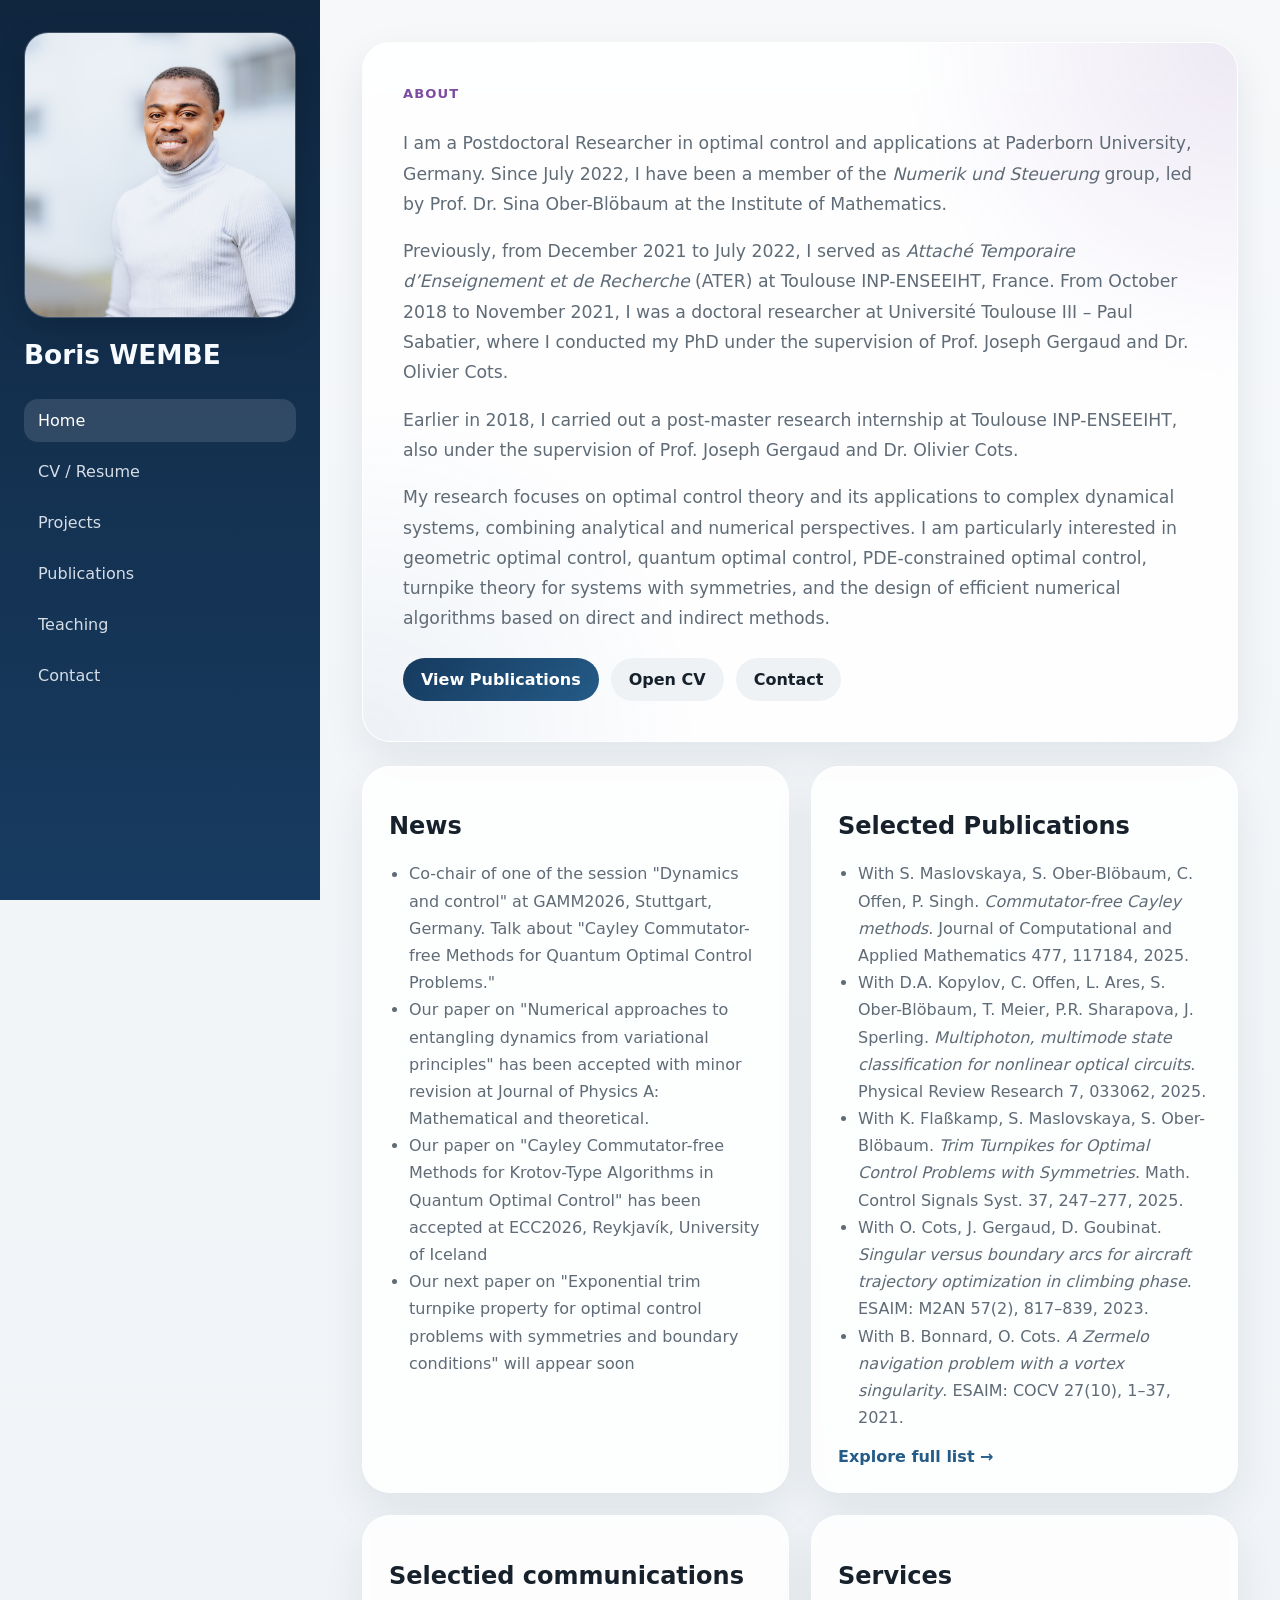
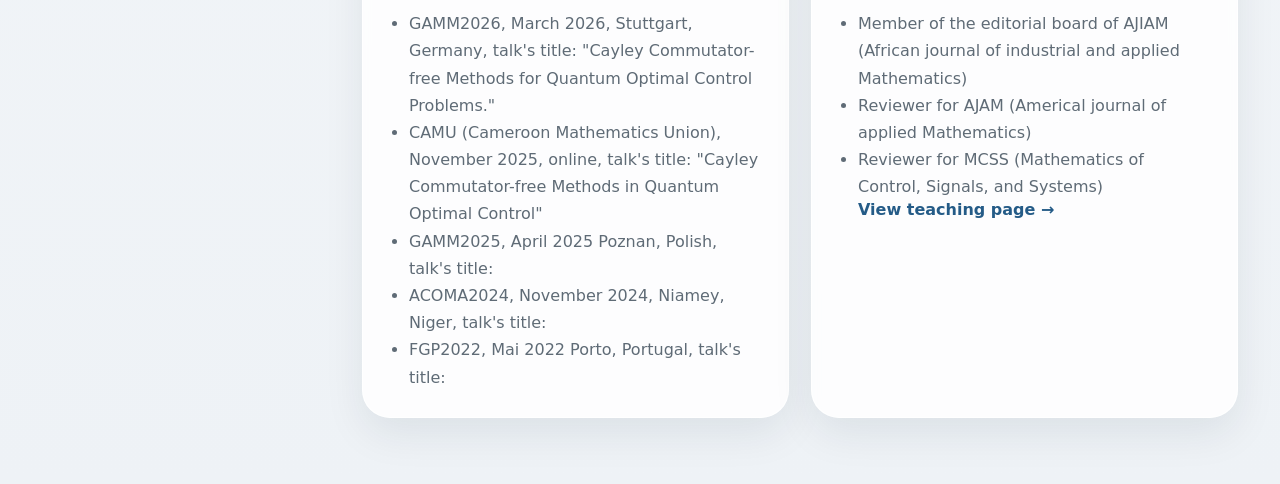
==== index.html @ 1b7c7817 "Update index.html" ====
<!DOCTYPE html>
<html lang="en">
<head>
  <meta charset="UTF-8" />
  <meta name="viewport" content="width=device-width, initial-scale=1.0" />
  <title>Boris WEMBE | Home</title>
  <link rel="stylesheet" href="styles.css" />
</head>
<body>
  <div class="layout">
    <aside class="sidebar">
      <div class="photo-box">
        <img src="assets/UPB_Arbeitsgruppen.jpg" alt="Boris WEMBE portrait placeholder" />
      </div>
      <div class="identity">
        <h1>Boris WEMBE</h1>
        <!--<p>Senior Researcher<br>Paderborn University</p>-->
      </div>
      <nav>
        <a class="active" href="index.html">Home</a>
        <!--<a href="about.html">About</a> -->
        <a href="cv.html">CV / Resume</a>
        <a href="projects.html">Projects</a>
        <a href="publications.html">Publications</a>
        <a href="teaching.html">Teaching</a>
        <a href="contact.html">Contact</a>
      </nav>
    </aside>

    <main class="content">
      <section class="hero-card">
        <span class="eyebrow">About</span>
        <p class="lead">I am a Postdoctoral Researcher in optimal control and applications at Paderborn University, Germany. 
          Since July 2022, I have been a member of the <em>Numerik und Steuerung</em> group, led by Prof. Dr. Sina Ober-Blöbaum 
          at the Institute of Mathematics.
        </p>
        <p class="lead">Previously, from December 2021 to July 2022, I served as <em>Attaché Temporaire d’Enseignement et de Recherche</em> 
          (ATER) at Toulouse INP-ENSEEIHT, France. From October 2018 to November 2021, I was a doctoral researcher 
          at Université Toulouse III – Paul Sabatier, where I conducted my PhD under the supervision of Prof. Joseph Gergaud and Dr. Olivier Cots.
        </p>
        <p class="lead">Earlier in 2018, I carried out a post-master research internship at Toulouse INP-ENSEEIHT, 
          also under the supervision of Prof. Joseph Gergaud and Dr. Olivier Cots.
        </p>
        <p class="lead">My research focuses on optimal control theory and its applications to complex dynamical systems, 
          combining analytical and numerical perspectives. I am particularly interested in geometric optimal control, 
          quantum optimal control, PDE-constrained optimal control, turnpike theory for systems with symmetries, 
          and the design of efficient numerical algorithms based on direct and indirect methods.
        </p>
        <div class="cta-row">
          <a class="btn primary" href="publications.html">View Publications</a>
          <a class="btn secondary" href="cv.html">Open CV</a>
          <a class="btn secondary" href="contact.html">Contact</a>
        </div>
    </section>
    <section class="grid two">
      <article class="card"><h2>News</h2><ul class="clean-list">
        <li>Co-chair of one of the session "Dynamics and control" at GAMM2026, Stuttgart, Germany. 
        Talk about "Cayley Commutator-free Methods for Quantum Optimal Control Problems."</li>
        <li>Our paper on "Numerical approaches to entangling dynamics from variational principles"
          has been accepted with minor revision at Journal of Physics A: Mathematical and theoretical.</li>
        <li>Our paper on "Cayley Commutator-free Methods for Krotov-Type Algorithms in Quantum Optimal Control"
          has been accepted at ECC2026, Reykjavík, University of Iceland</li>
        <li>Our next paper on "Exponential trim turnpike property for optimal control problems with symmetries 
          and boundary conditions" will appear soon</li>
        </ul>
      </article><article class="card"><h2>Selected Publications</h2><ul class="clean-list">
        <li>With S. Maslovskaya, S. Ober-Blöbaum, C. Offen, P. Singh. <em>Commutator-free Cayley methods</em>. Journal of Computational and Applied Mathematics 477, 117184, 2025.</li>
        <li>With D.A. Kopylov, C. Offen, L. Ares, S. Ober-Blöbaum, T. Meier, P.R. Sharapova, J. Sperling. <em>Multiphoton, multimode state classification for nonlinear optical circuits</em>. Physical Review Research 7, 033062, 2025.</li>
        <li>With K. Flaßkamp, S. Maslovskaya, S. Ober-Blöbaum. <em>Trim Turnpikes for Optimal Control Problems with Symmetries</em>. Math. Control Signals Syst. 37, 247–277, 2025.</li>
        <li>With O. Cots, J. Gergaud, D. Goubinat. <em>Singular versus boundary arcs for aircraft trajectory optimization in climbing phase</em>. ESAIM: M2AN 57(2), 817–839, 2023.</li>
        <li>With B. Bonnard, O. Cots. <em>A Zermelo navigation problem with a vortex singularity</em>. ESAIM: COCV 27(10), 1–37, 2021.</li>
        </ul>
        </p>
        <a class="text-link" href="publications.html">Explore full list →</a>
      </article>
      <article class="card"><h2>Selectied communications</h2><ul class="clean-list">
        <li>GAMM2026, March 2026, Stuttgart, Germany, talk's title: "Cayley Commutator-free Methods for Quantum Optimal Control Problems." </li>
        <li>CAMU (Cameroon Mathematics Union), November 2025, online, talk's title: "Cayley Commutator-free Methods in Quantum Optimal Control"</li>
        <li>GAMM2025, April 2025 Poznan, Polish, talk's title:</li>
        <li>ACOMA2024, November 2024, Niamey, Niger, talk's title:</li>
        <li>FGP2022, Mai 2022 Porto, Portugal, talk's title:</li></ul>
      </article>
      <article class="card"><h2>Services</h2><ul class="clean-list">
        <li>Member of the editorial board of AJIAM (African journal of industrial and applied Mathematics) </li>
        <li>Reviewer for AJAM (Americal journal of applied Mathematics)</li>
        <li>Reviewer for MCSS (Mathematics of Control, Signals, and Systems) </li>
        <a class="text-link" href="teaching.html">View teaching page →</a>
      </article>
    </section>
    </main>
  </div>
</body>
</html>
---- styles.css ----
:root {
  --bg: #f4f6f8;
  --panel: #ffffff;
  --panel-2: #eef2f5;
  --text: #17212b;
  --muted: #5f6b76;
  --line: #d7dfe6;
  --primary: #163a5f;
  --primary-2: #245b87;
  --accent: #7b4da3;
  --accent-soft: #efe7f7;
  --success-soft: #e7f1ed;
  --shadow: 0 16px 40px rgba(18, 32, 46, 0.08);
}

* { box-sizing: border-box; }
html, body { margin: 0; padding: 0; font-family: Inter, system-ui, -apple-system, BlinkMacSystemFont, "Segoe UI", sans-serif; color: var(--text); background: linear-gradient(180deg, #f6f8fa 0%, #eef2f6 100%); }
a { color: inherit; text-decoration: none; }

.layout {
  min-height: 100vh;
  display: grid;
  grid-template-columns: 320px 1fr;
}

.sidebar {
  background: linear-gradient(180deg, #10263f 0%, #173b60 100%);
  color: #f7fbff;
  padding: 32px 24px;
  position: sticky;
  top: 0;
  height: 100vh;
  display: flex;
  flex-direction: column;
  gap: 22px;
}

.photo-box {
  width: 100%;
  aspect-ratio: 1 / 1.05;
  border-radius: 24px;
  overflow: hidden;
  background: rgba(255,255,255,0.09);
  border: 1px solid rgba(255,255,255,0.12);
  box-shadow: 0 10px 30px rgba(0,0,0,0.18);
}

.photo-box img { width: 100%; height: 100%; object-fit: cover; display: block; }
.identity h1 { margin: 0 0 8px; font-size: 1.65rem; line-height: 1.1; }
.identity p { margin: 0; color: rgba(240,247,255,0.82); line-height: 1.5; }

nav { display: grid; gap: 8px; }
nav a {
  padding: 12px 14px;
  border-radius: 14px;
  color: rgba(244,249,255,0.86);
  transition: 0.2s ease;
}
nav a:hover, nav a.active {
  background: rgba(255,255,255,0.12);
  color: #fff;
}

.sidebar-footer {
  margin-top: auto;
  display: grid;
  gap: 10px;
}
.sidebar-footer a {
  padding: 11px 13px;
  border-radius: 12px;
  background: rgba(255,255,255,0.08);
  color: rgba(248,251,255,0.95);
  font-size: 0.95rem;
}

.content { padding: 42px; }
.page-header { margin-bottom: 24px; }
.eyebrow {
  display: inline-block;
  font-size: 0.82rem;
  letter-spacing: 0.08em;
  text-transform: uppercase;
  color: var(--accent);
  font-weight: 700;
  margin-bottom: 10px;
}
.page-header h2, .hero-card h2 { margin: 0; font-size: clamp(2rem, 3vw, 3.2rem); line-height: 1.12; }

.hero-card, .card {
  background: rgba(255,255,255,0.84);
  backdrop-filter: blur(4px);
  border: 1px solid rgba(255,255,255,0.85);
  border-radius: 28px;
  box-shadow: var(--shadow);
}
.hero-card {
  padding: 40px;
  margin-bottom: 24px;
  background:
    radial-gradient(circle at top right, rgba(123,77,163,0.12), transparent 30%),
    radial-gradient(circle at bottom left, rgba(36,91,135,0.08), transparent 30%),
    rgba(255,255,255,0.88);
}
.lead { font-size: 1.08rem; line-height: 1.75; color: var(--muted); max-width: 880px; }
.cta-row { display: flex; gap: 12px; flex-wrap: wrap; margin-top: 24px; }

.btn {
  display: inline-flex;
  align-items: center;
  justify-content: center;
  padding: 12px 18px;
  border-radius: 999px;
  font-weight: 600;
}
.btn.primary { background: linear-gradient(135deg, var(--primary), var(--primary-2)); color: #fff; }
.btn.secondary { background: var(--panel-2); color: var(--text); }

.grid { display: grid; gap: 22px; margin-bottom: 24px; }
.grid.two { grid-template-columns: repeat(2, minmax(0, 1fr)); }
.grid.three { grid-template-columns: repeat(3, minmax(0, 1fr)); }
.card { padding: 26px; }
.card h3 { margin-top: 0; margin-bottom: 12px; font-size: 1.2rem; }
.card p, .card li { color: var(--muted); line-height: 1.7; }
.accent-card { background: linear-gradient(180deg, #f8f4fc 0%, #ffffff 100%); }
.clean-list, .pub-list { margin: 0; padding-left: 20px; }
.text-link { color: var(--primary-2); font-weight: 600; }
.prose p { margin-top: 0; }
.pub-list li { margin-bottom: 14px; }

@media (max-width: 1040px) {
  .layout { grid-template-columns: 1fr; }
  .sidebar { position: relative; height: auto; }
  .content { padding: 24px; }
  .grid.two, .grid.three { grid-template-columns: 1fr; }
}
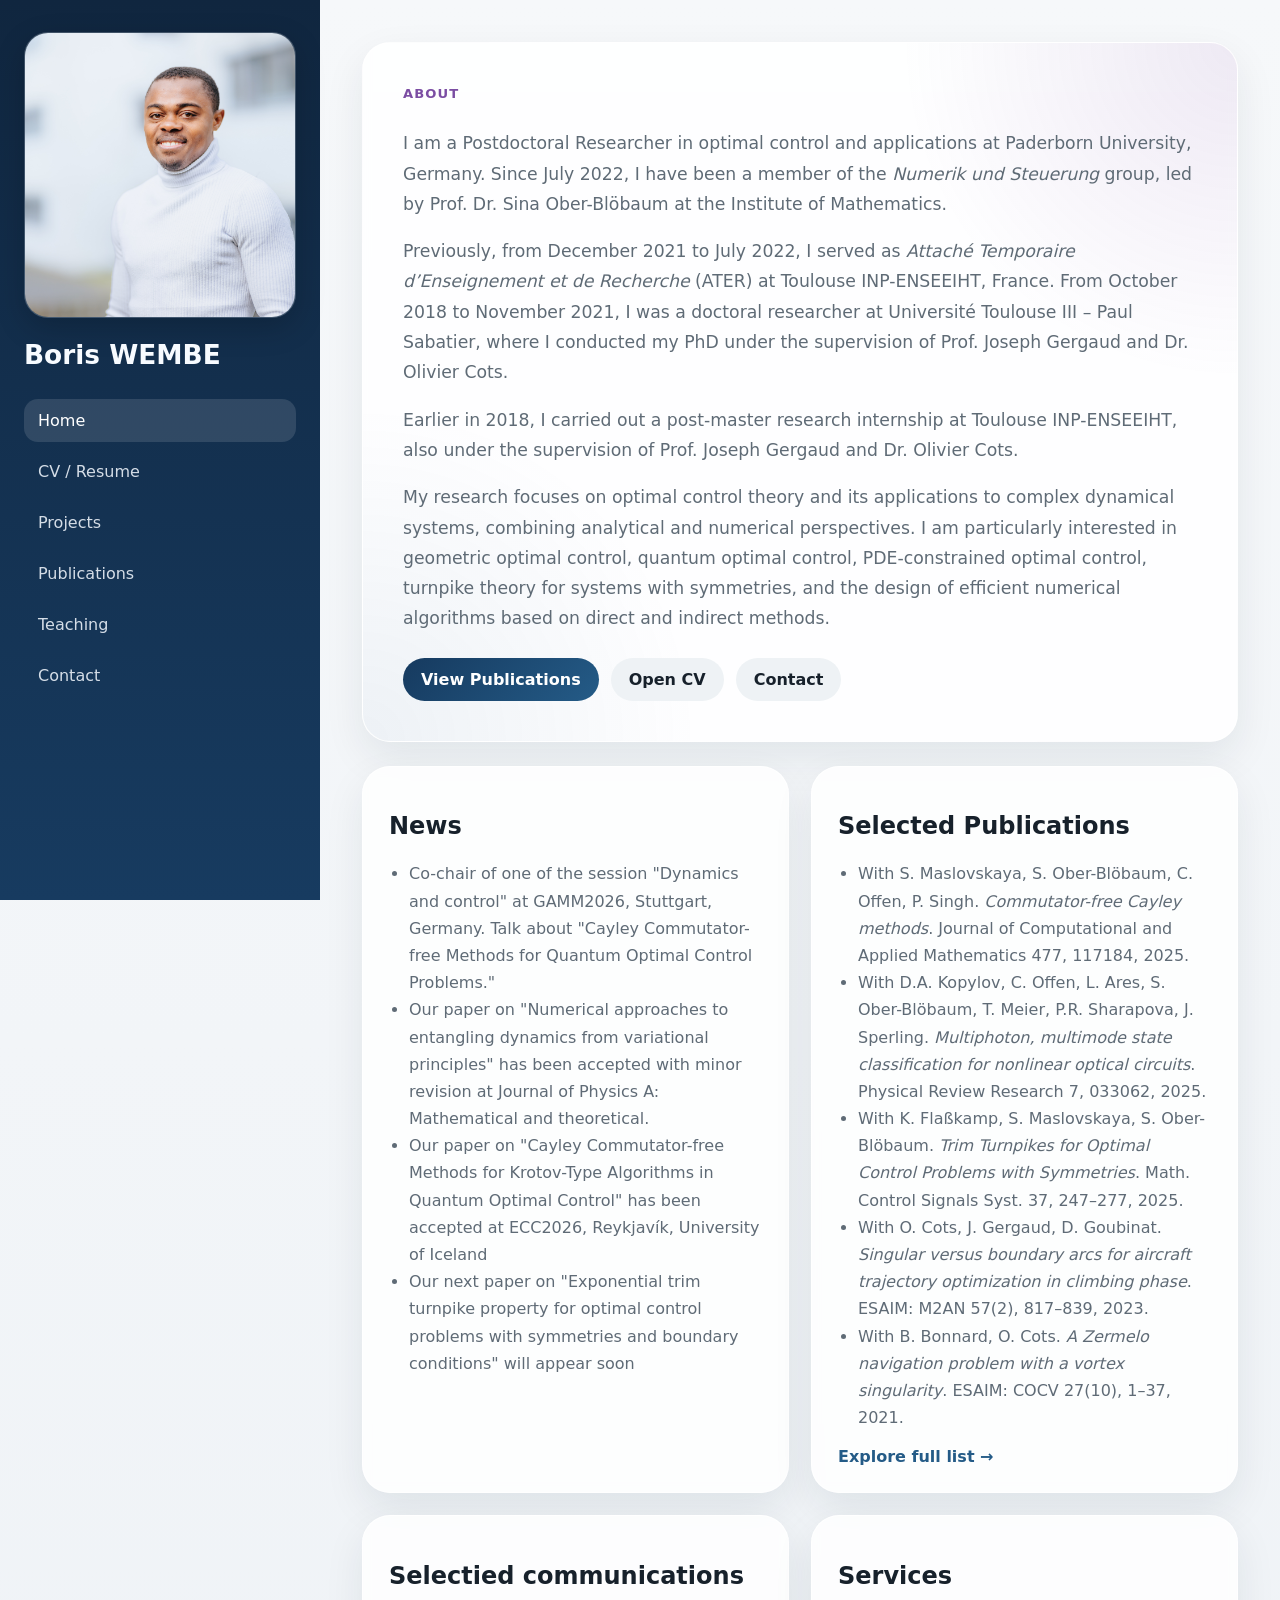
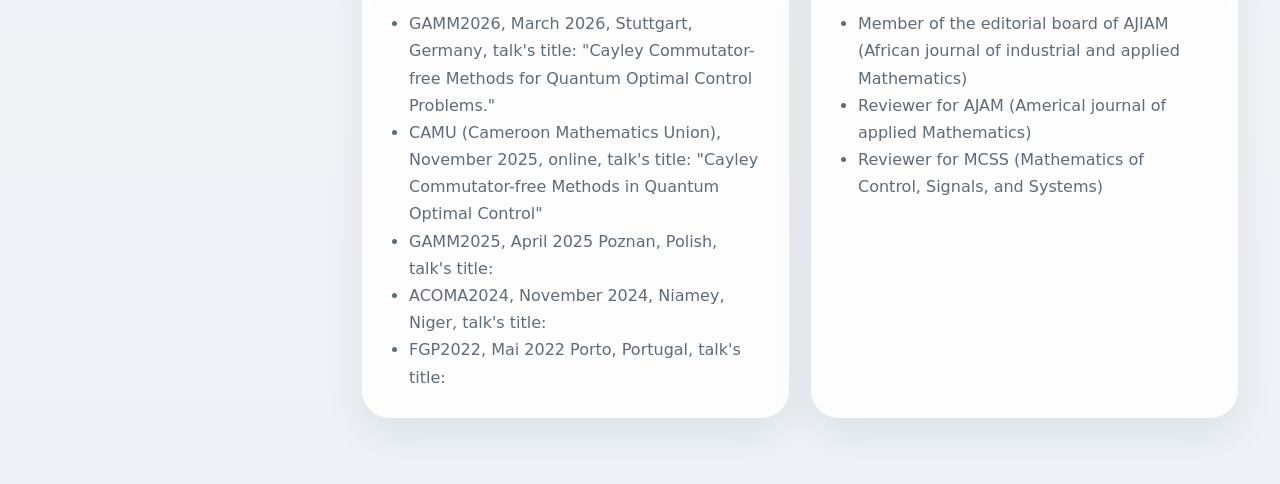
==== commit 08179a69: "Update index.html" ====
--- a/index.html
+++ b/index.html
@@ -84,7 +84,6 @@
         <li>Member of the editorial board of AJIAM (African journal of industrial and applied Mathematics) </li>
         <li>Reviewer for AJAM (Americal journal of applied Mathematics)</li>
         <li>Reviewer for MCSS (Mathematics of Control, Signals, and Systems) </li>
-        <a class="text-link" href="teaching.html">View teaching page →</a>
       </article>
     </section>
     </main>
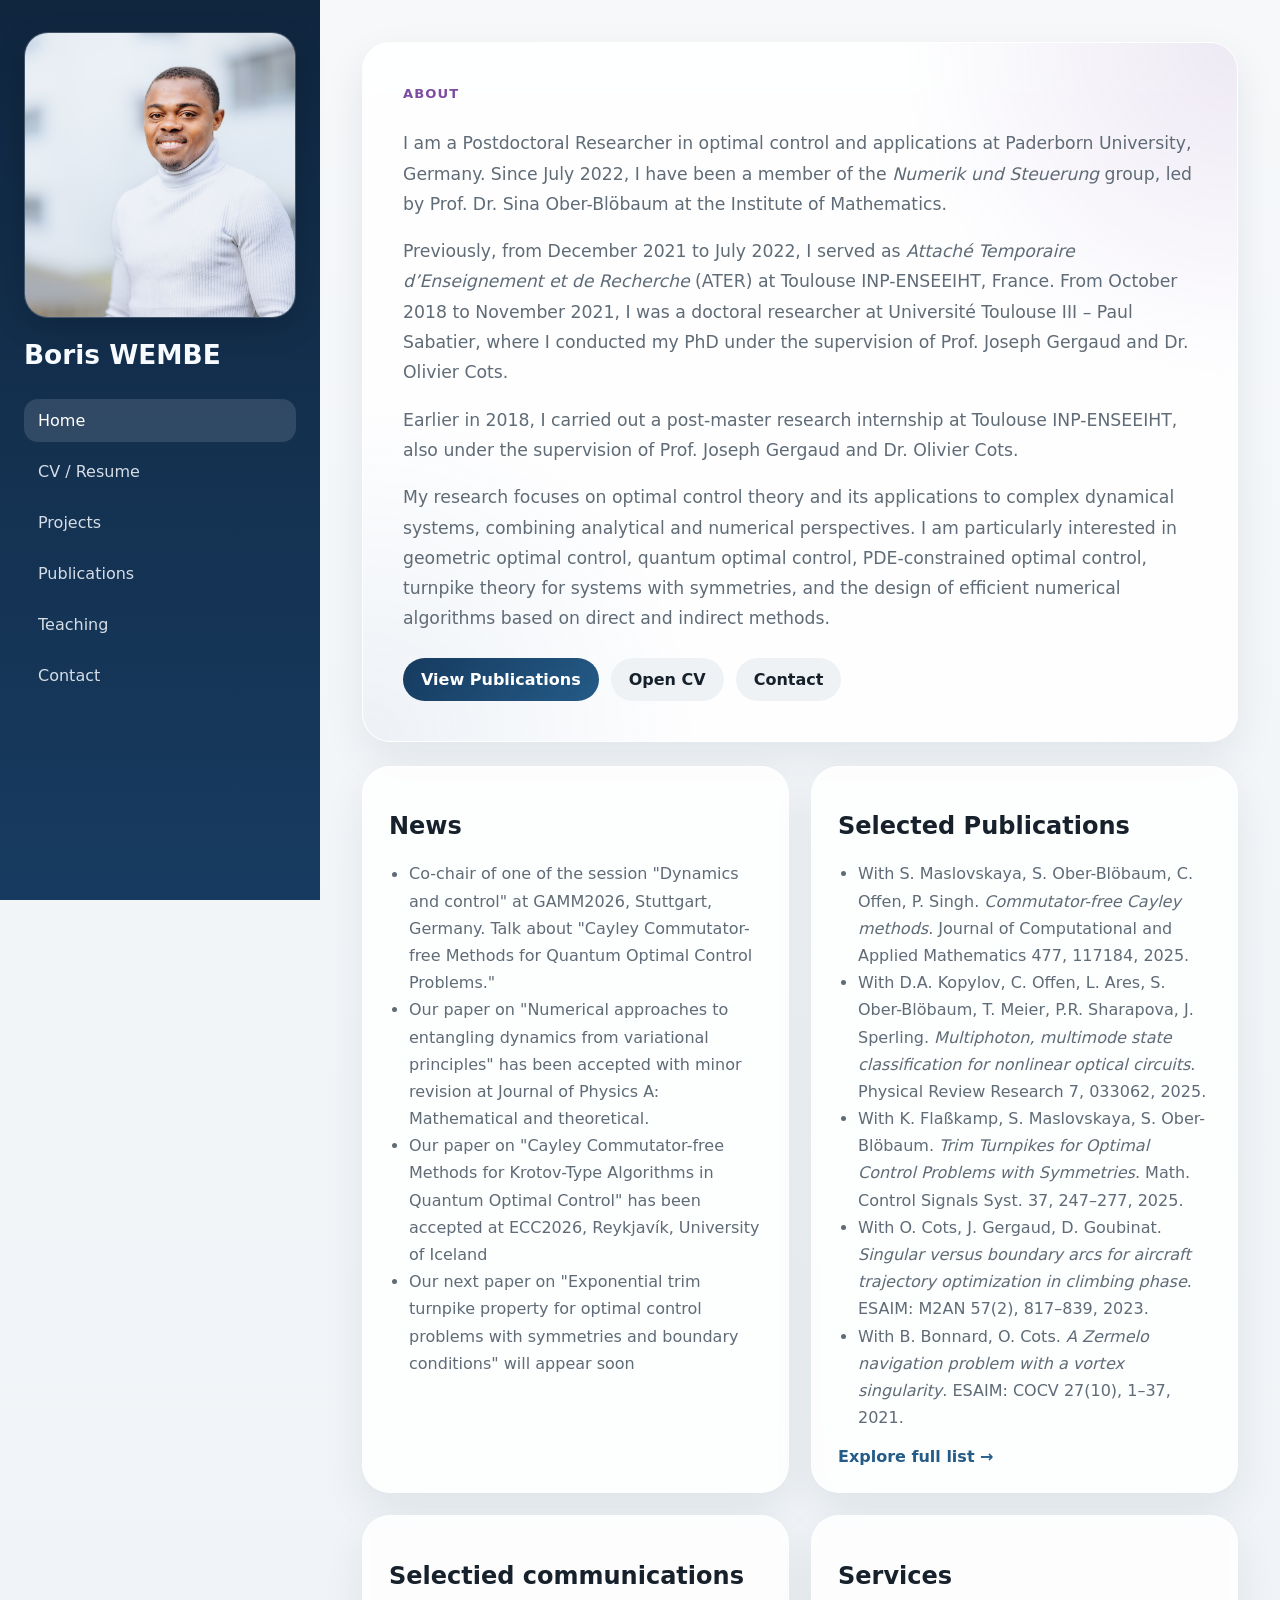
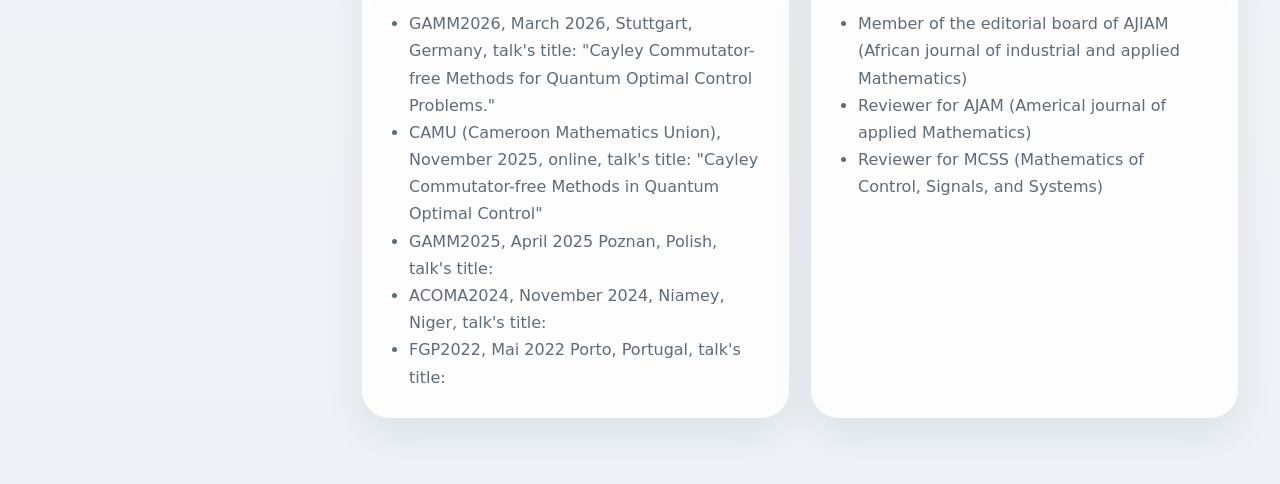
==== commit 089cbf52: "Update index.html" ====
--- a/index.html
+++ b/index.html
@@ -3,7 +3,13 @@
 <head>
   <meta charset="UTF-8" />
   <meta name="viewport" content="width=device-width, initial-scale=1.0" />
-  <title>Boris WEMBE | Home</title>
+  <title>Boris WEMBE | Optimal Control | Applied Mathematics</title>
+  <meta name="description"
+  content="Boris WEMBE is a Postdoctoral Researcher in Optimal Control and Applied Mathematics at Paderborn University. 
+  Research in geometric control, quantum optimal control, PDEs and numerical methods." />
+  <meta name="keywords"
+  content="Boris WEMBE, optimal control, applied mathematics, quantum control, PDE, numerical analysis, turnpike theory" />
+  <meta name="author" content="Boris WEMBE" />
   <link rel="stylesheet" href="styles.css" />
 </head>
 <body>
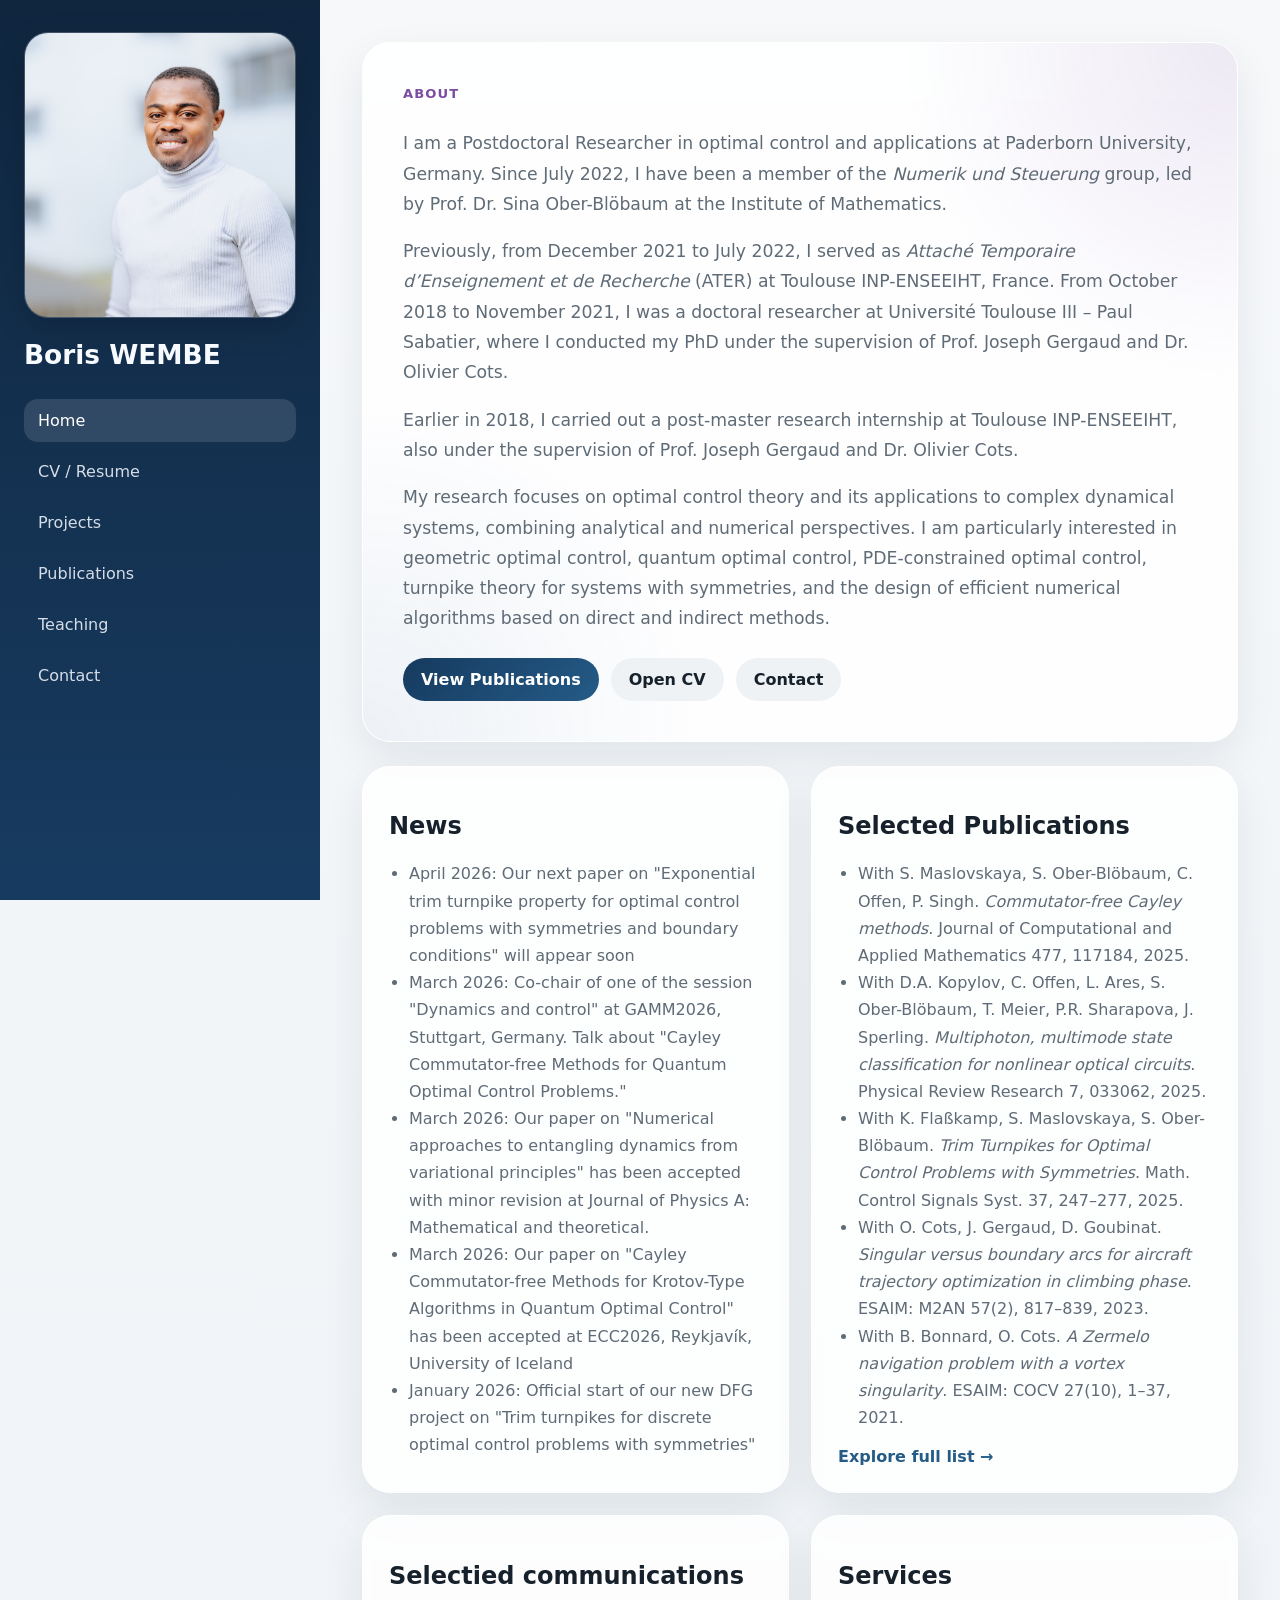
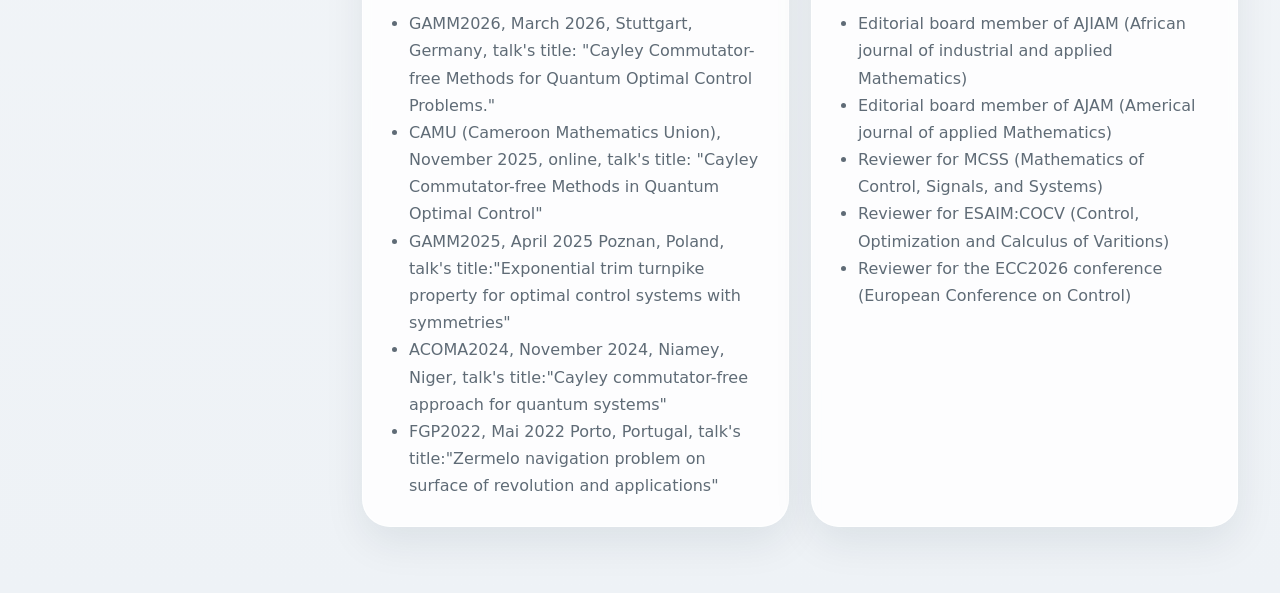
==== commit bc592eb9: "Update index.html" ====
--- a/index.html
+++ b/index.html
@@ -60,14 +60,15 @@
     </section>
     <section class="grid two">
       <article class="card"><h2>News</h2><ul class="clean-list">
-        <li>Co-chair of one of the session "Dynamics and control" at GAMM2026, Stuttgart, Germany. 
+         <li>April 2026: Our next paper on "Exponential trim turnpike property for optimal control problems with symmetries 
+          and boundary conditions" will appear soon</li>
+        <li>March 2026: Co-chair of one of the session "Dynamics and control" at GAMM2026, Stuttgart, Germany. 
         Talk about "Cayley Commutator-free Methods for Quantum Optimal Control Problems."</li>
-        <li>Our paper on "Numerical approaches to entangling dynamics from variational principles"
+        <li>March 2026: Our paper on "Numerical approaches to entangling dynamics from variational principles"
           has been accepted with minor revision at Journal of Physics A: Mathematical and theoretical.</li>
-        <li>Our paper on "Cayley Commutator-free Methods for Krotov-Type Algorithms in Quantum Optimal Control"
+        <li>March 2026: Our paper on "Cayley Commutator-free Methods for Krotov-Type Algorithms in Quantum Optimal Control"
           has been accepted at ECC2026, Reykjavík, University of Iceland</li>
-        <li>Our next paper on "Exponential trim turnpike property for optimal control problems with symmetries 
-          and boundary conditions" will appear soon</li>
+        <li>January 2026: Official start of our new DFG project on "Trim turnpikes for discrete optimal control problems with symmetries" </li>
         </ul>
       </article><article class="card"><h2>Selected Publications</h2><ul class="clean-list">
         <li>With S. Maslovskaya, S. Ober-Blöbaum, C. Offen, P. Singh. <em>Commutator-free Cayley methods</em>. Journal of Computational and Applied Mathematics 477, 117184, 2025.</li>
@@ -82,14 +83,16 @@
       <article class="card"><h2>Selectied communications</h2><ul class="clean-list">
         <li>GAMM2026, March 2026, Stuttgart, Germany, talk's title: "Cayley Commutator-free Methods for Quantum Optimal Control Problems." </li>
         <li>CAMU (Cameroon Mathematics Union), November 2025, online, talk's title: "Cayley Commutator-free Methods in Quantum Optimal Control"</li>
-        <li>GAMM2025, April 2025 Poznan, Polish, talk's title:</li>
-        <li>ACOMA2024, November 2024, Niamey, Niger, talk's title:</li>
-        <li>FGP2022, Mai 2022 Porto, Portugal, talk's title:</li></ul>
+        <li>GAMM2025, April 2025 Poznan, Poland, talk's title:"Exponential trim turnpike property for optimal control systems with symmetries"</li>
+        <li>ACOMA2024, November 2024, Niamey, Niger, talk's title:"Cayley commutator-free approach for quantum systems"</li>
+        <li>FGP2022, Mai 2022 Porto, Portugal, talk's title:"Zermelo navigation problem on surface of revolution and applications"</li></ul>
       </article>
       <article class="card"><h2>Services</h2><ul class="clean-list">
-        <li>Member of the editorial board of AJIAM (African journal of industrial and applied Mathematics) </li>
-        <li>Reviewer for AJAM (Americal journal of applied Mathematics)</li>
+        <li>Editorial board member of AJIAM (African journal of industrial and applied Mathematics) </li>
+        <li>Editorial board member of AJAM (Americal journal of applied Mathematics)</li>
         <li>Reviewer for MCSS (Mathematics of Control, Signals, and Systems) </li>
+        <li>Reviewer for ESAIM:COCV (Control, Optimization and Calculus of Varitions) </li>
+        <li>Reviewer for the ECC2026 conference (European Conference on Control) </li>
       </article>
     </section>
     </main>
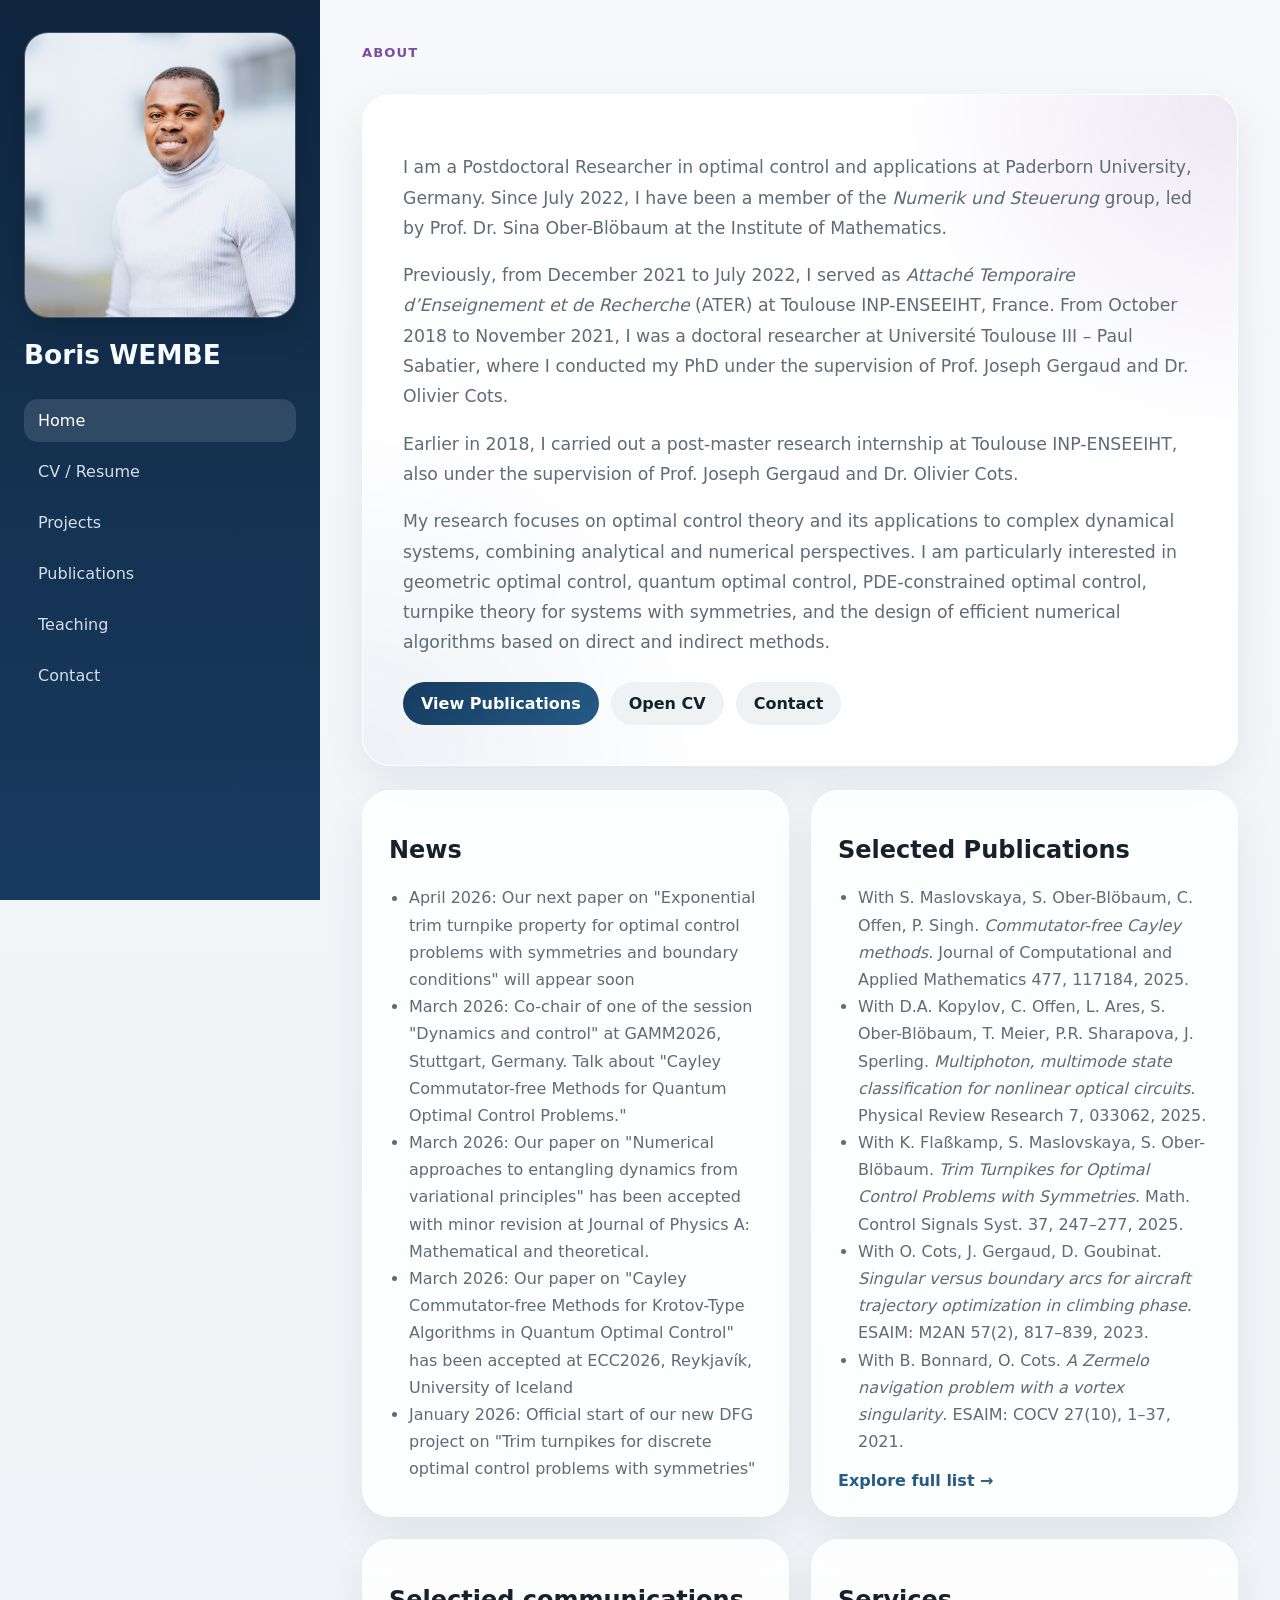
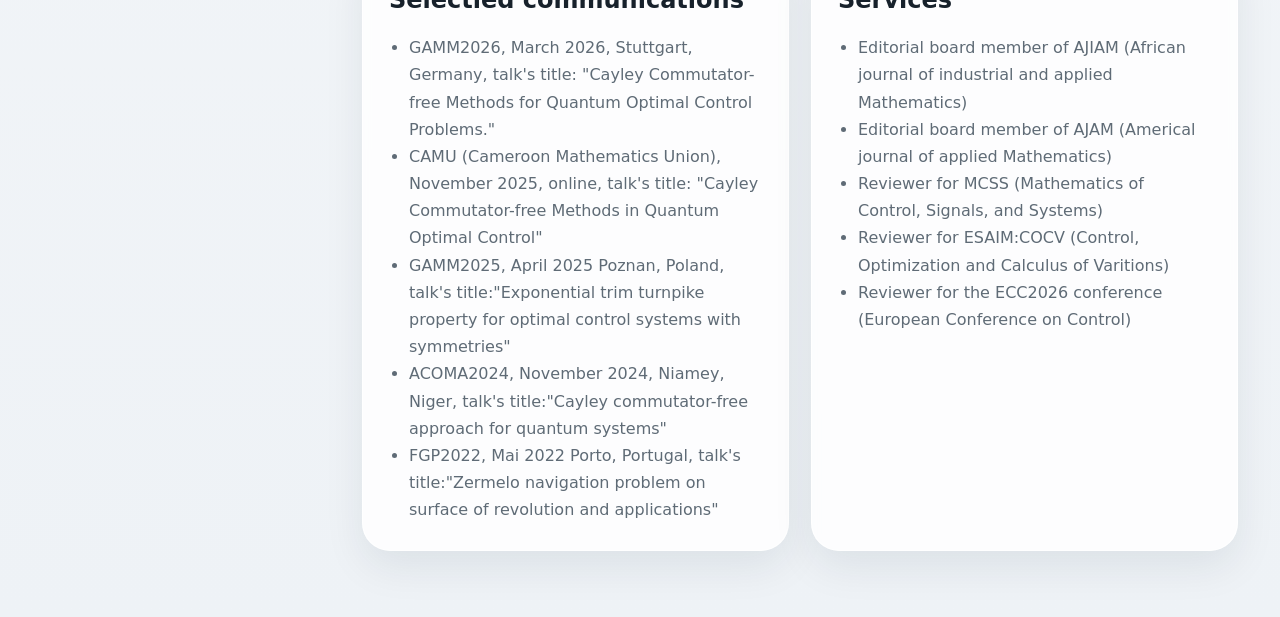
==== commit 3181b2d0: "Update index.html" ====
--- a/index.html
+++ b/index.html
@@ -34,8 +34,8 @@
     </aside>
 
     <main class="content">
+      <section class="page-header"><span class="eyebrow">About</span></section>
       <section class="hero-card">
-        <span class="eyebrow">About</span>
         <p class="lead">I am a Postdoctoral Researcher in optimal control and applications at Paderborn University, Germany. 
           Since July 2022, I have been a member of the <em>Numerik und Steuerung</em> group, led by Prof. Dr. Sina Ober-Blöbaum 
           at the Institute of Mathematics.
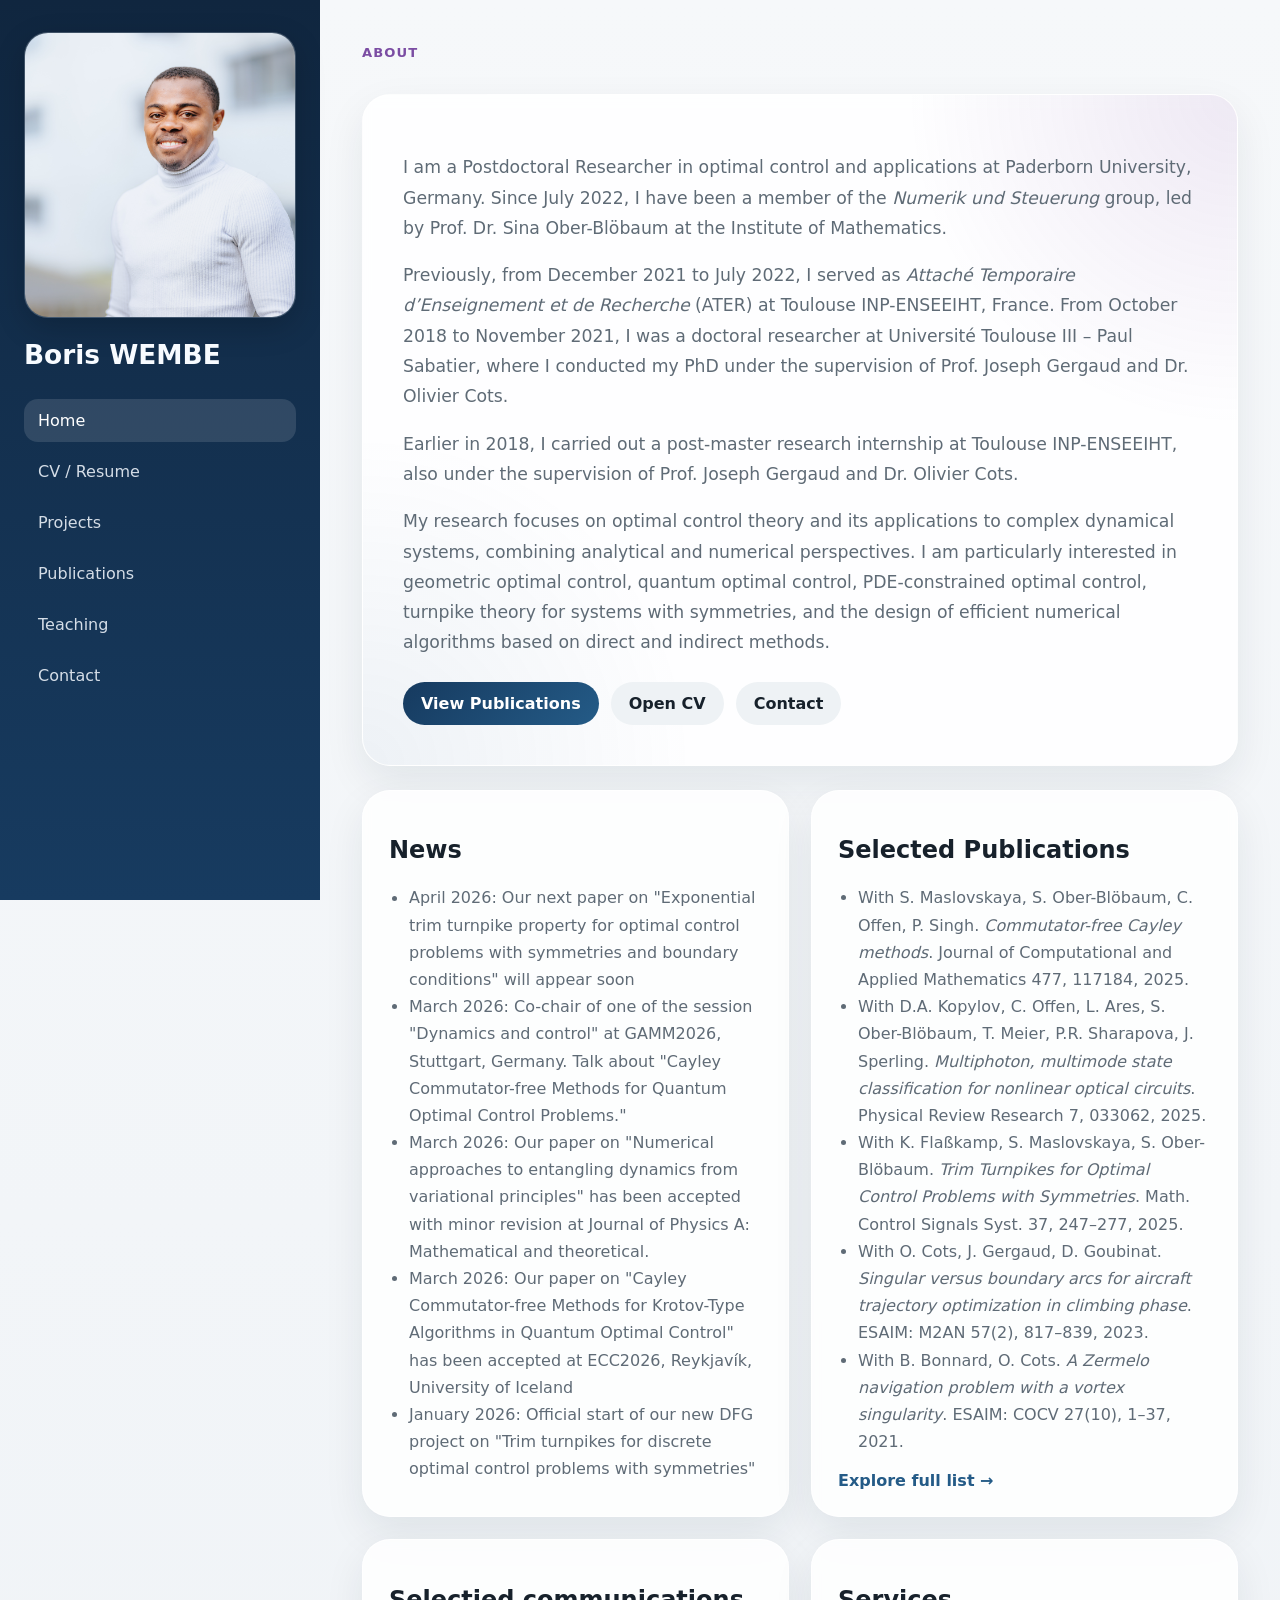
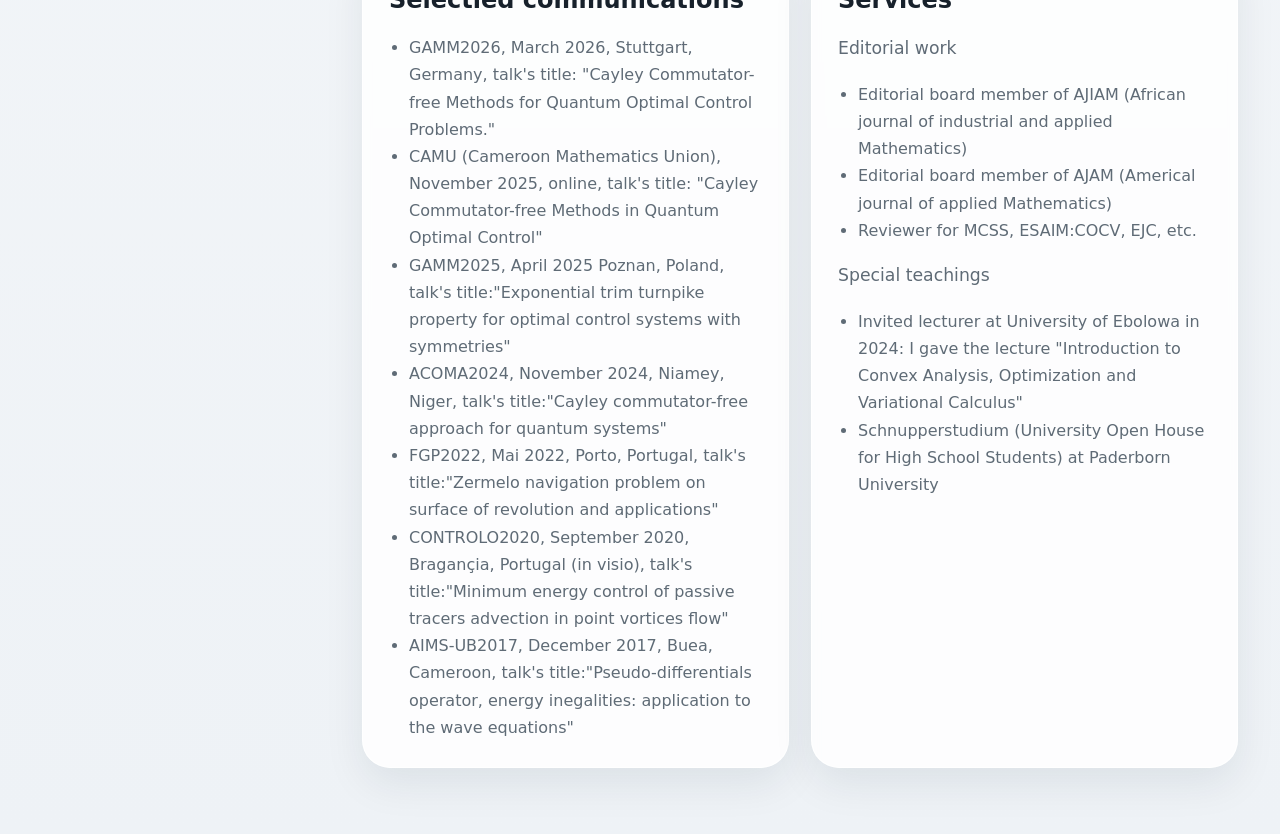
==== commit a38d2648: "Update index.html" ====
--- a/index.html
+++ b/index.html
@@ -85,14 +85,19 @@
         <li>CAMU (Cameroon Mathematics Union), November 2025, online, talk's title: "Cayley Commutator-free Methods in Quantum Optimal Control"</li>
         <li>GAMM2025, April 2025 Poznan, Poland, talk's title:"Exponential trim turnpike property for optimal control systems with symmetries"</li>
         <li>ACOMA2024, November 2024, Niamey, Niger, talk's title:"Cayley commutator-free approach for quantum systems"</li>
-        <li>FGP2022, Mai 2022 Porto, Portugal, talk's title:"Zermelo navigation problem on surface of revolution and applications"</li></ul>
+        <li>FGP2022, Mai 2022, Porto, Portugal, talk's title:"Zermelo navigation problem on surface of revolution and applications"</li>
+        <li>CONTROLO2020, September 2020, Bragançia, Portugal (in visio), talk's title:"Minimum energy control of passive tracers advection in point vortices flow"</li>
+        <li>AIMS-UB2017, December 2017, Buea, Cameroon, talk's title:"Pseudo-differentials operator, energy inegalities: application to the wave equations"</li></ul>
       </article>
-      <article class="card"><h2>Services</h2><ul class="clean-list">
+      <article class="card"><h2>Services</h2>
+        <p class="lead">Editorial work<ul class="clean-list">
         <li>Editorial board member of AJIAM (African journal of industrial and applied Mathematics) </li>
         <li>Editorial board member of AJAM (Americal journal of applied Mathematics)</li>
-        <li>Reviewer for MCSS (Mathematics of Control, Signals, and Systems) </li>
-        <li>Reviewer for ESAIM:COCV (Control, Optimization and Calculus of Varitions) </li>
-        <li>Reviewer for the ECC2026 conference (European Conference on Control) </li>
+        <li>Reviewer for MCSS, ESAIM:COCV, EJC, etc.</li></ul></p>
+        <p class="lead">Special teachings<ul class="clean-list">  
+        <li>Invited lecturer at University of Ebolowa in 2024: I gave the lecture
+        "Introduction to Convex Analysis, Optimization and Variational Calculus"</li>
+        <li>Schnupperstudium (University Open House for High School Students) at Paderborn University</li>
       </article>
     </section>
     </main>
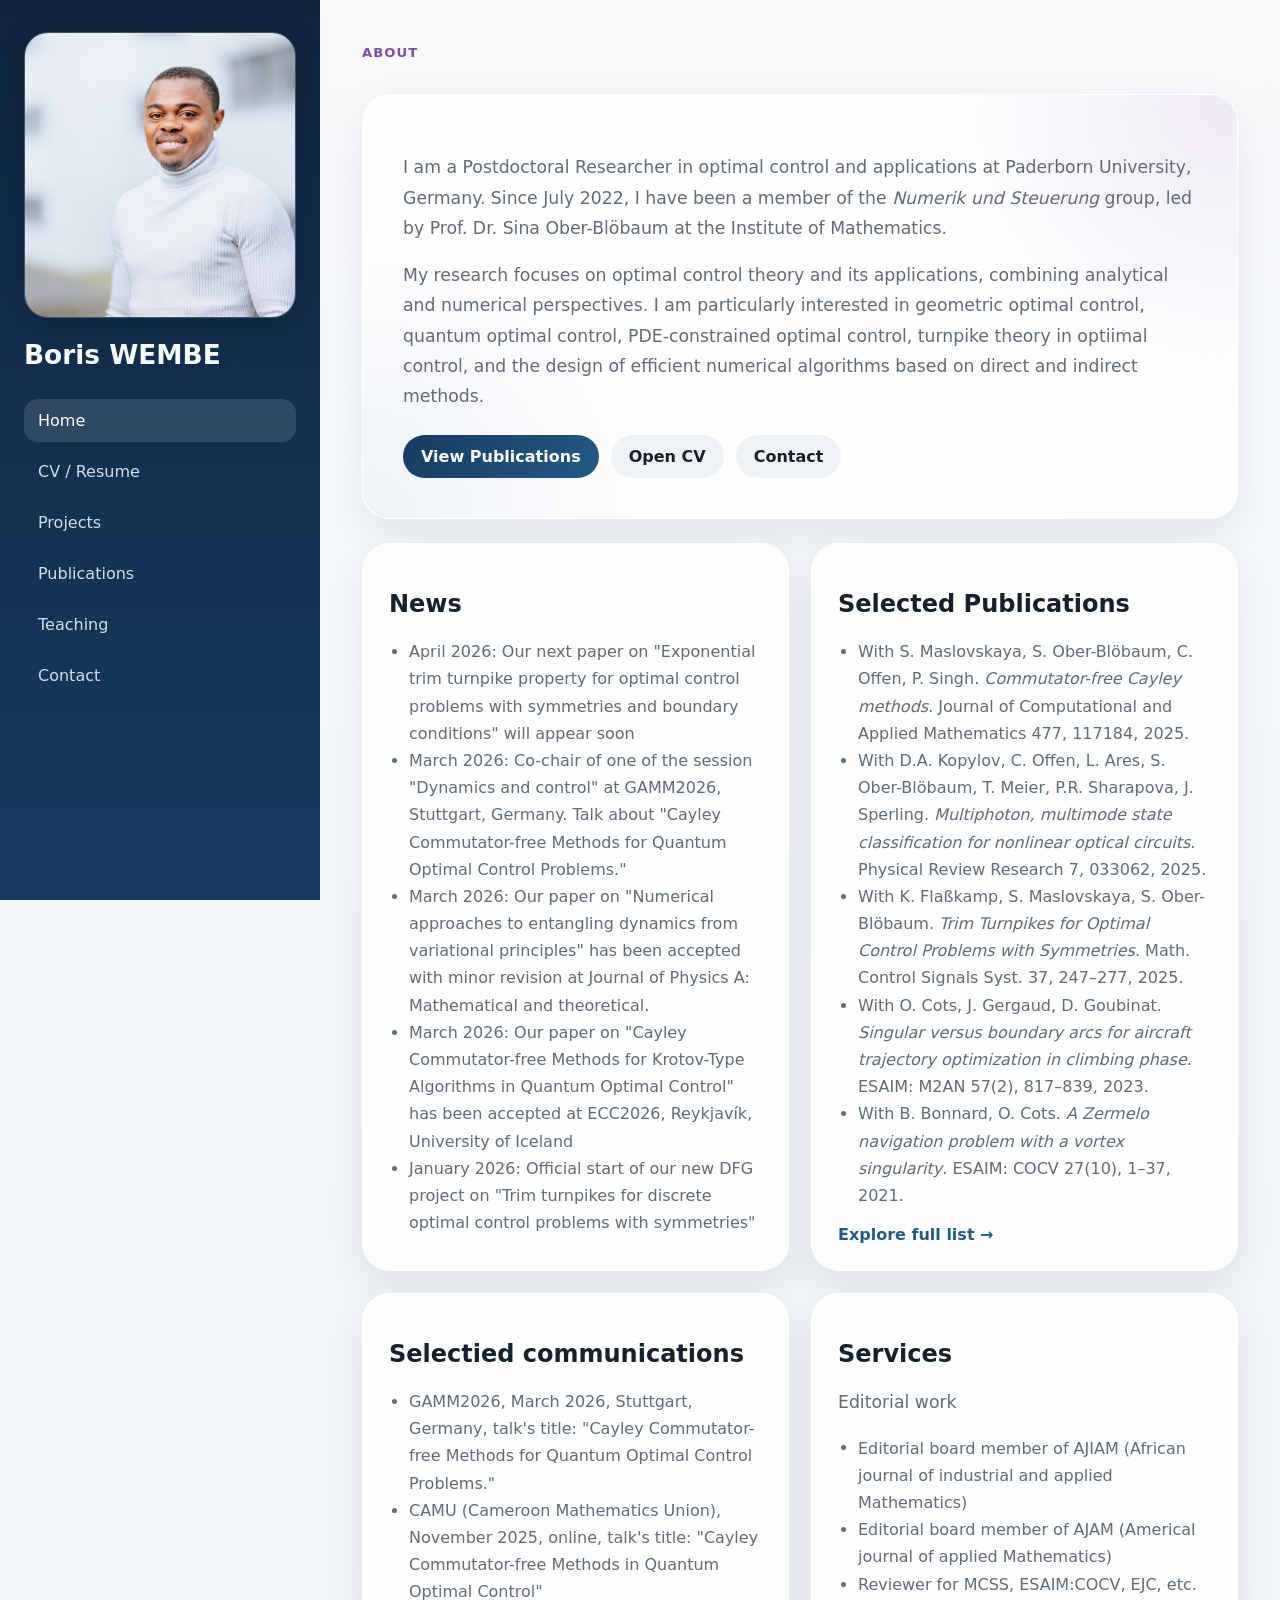
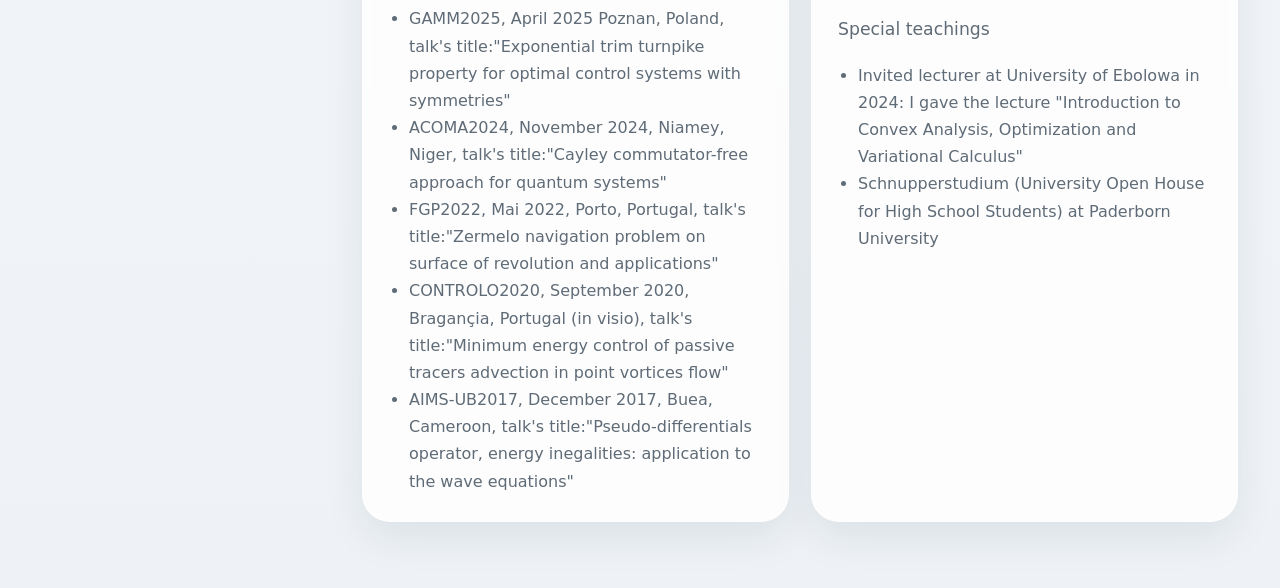
==== commit 4d21c6b8: "Update index.html" ====
--- a/index.html
+++ b/index.html
@@ -40,16 +40,9 @@
           Since July 2022, I have been a member of the <em>Numerik und Steuerung</em> group, led by Prof. Dr. Sina Ober-Blöbaum 
           at the Institute of Mathematics.
         </p>
-        <p class="lead">Previously, from December 2021 to July 2022, I served as <em>Attaché Temporaire d’Enseignement et de Recherche</em> 
-          (ATER) at Toulouse INP-ENSEEIHT, France. From October 2018 to November 2021, I was a doctoral researcher 
-          at Université Toulouse III – Paul Sabatier, where I conducted my PhD under the supervision of Prof. Joseph Gergaud and Dr. Olivier Cots.
-        </p>
-        <p class="lead">Earlier in 2018, I carried out a post-master research internship at Toulouse INP-ENSEEIHT, 
-          also under the supervision of Prof. Joseph Gergaud and Dr. Olivier Cots.
-        </p>
-        <p class="lead">My research focuses on optimal control theory and its applications to complex dynamical systems, 
+        <p class="lead">My research focuses on optimal control theory and its applications, 
           combining analytical and numerical perspectives. I am particularly interested in geometric optimal control, 
-          quantum optimal control, PDE-constrained optimal control, turnpike theory for systems with symmetries, 
+          quantum optimal control, PDE-constrained optimal control, turnpike theory in optiimal control, 
           and the design of efficient numerical algorithms based on direct and indirect methods.
         </p>
         <div class="cta-row">
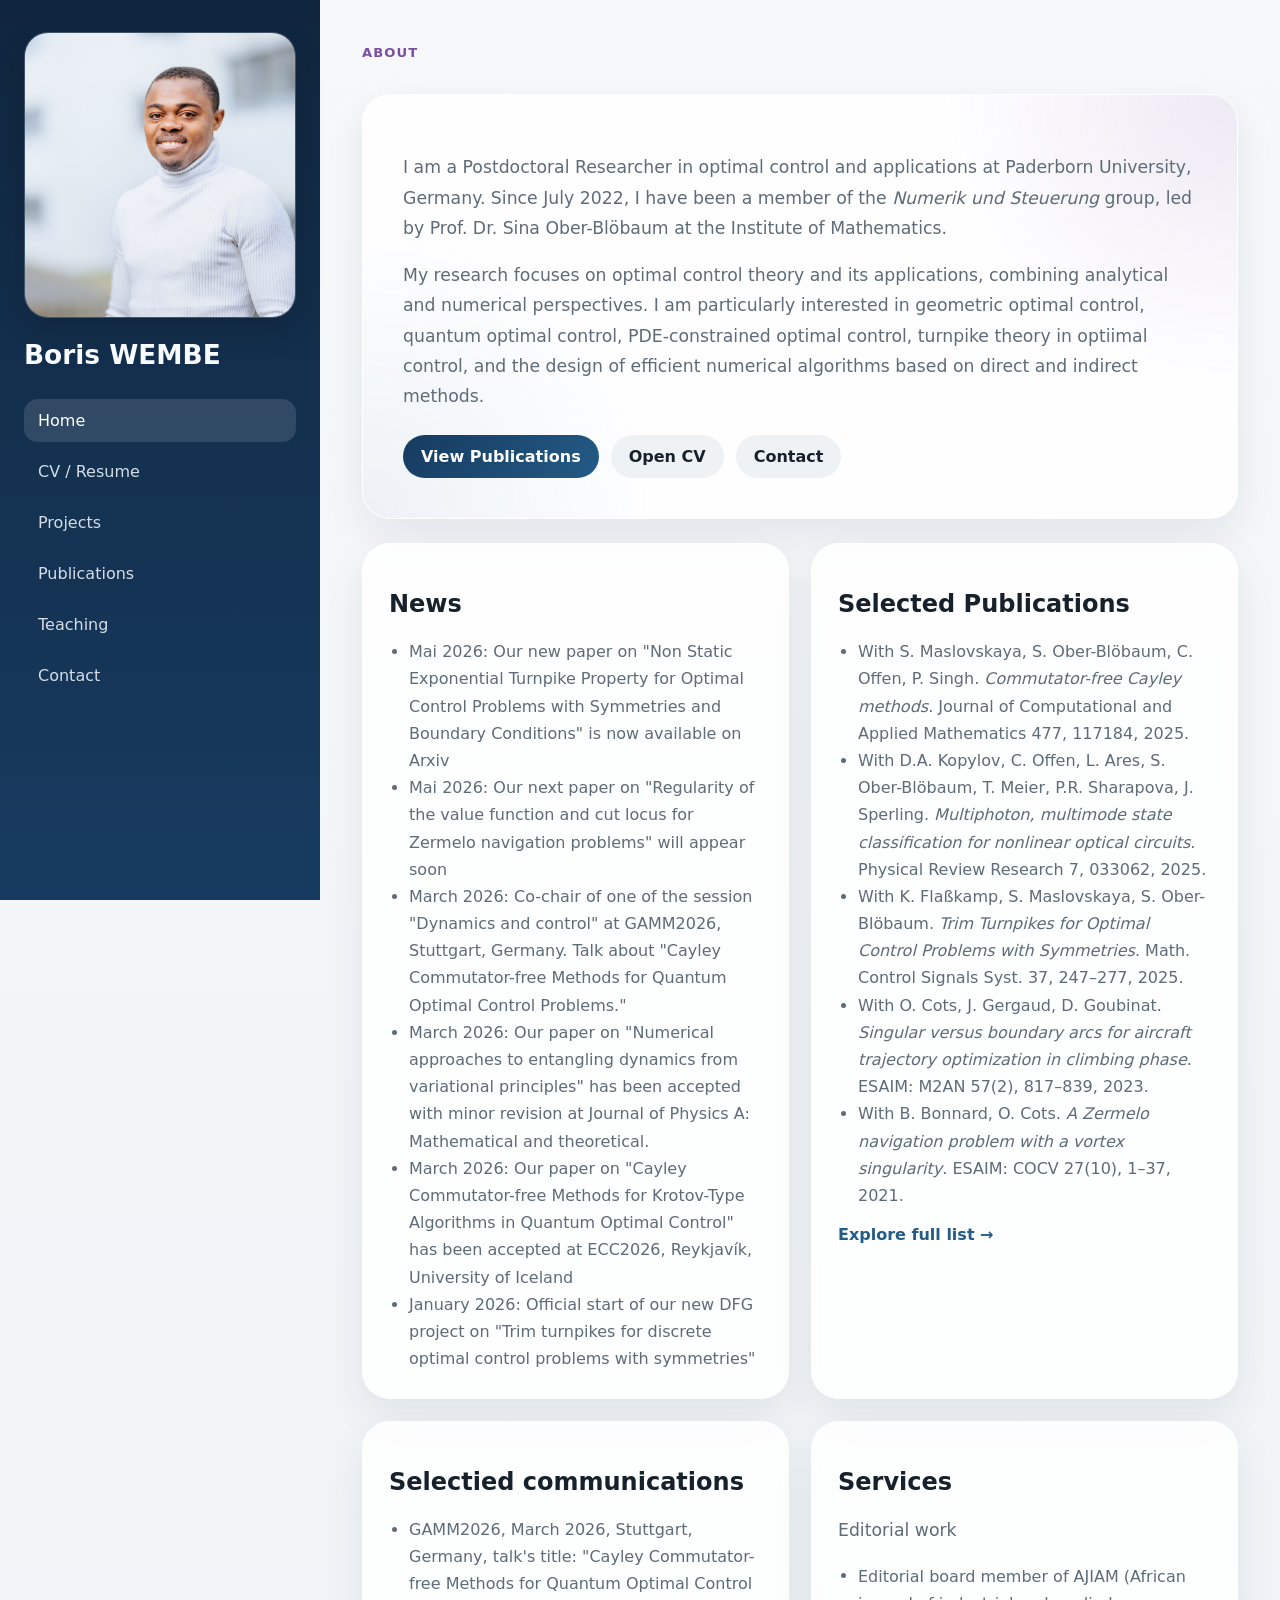
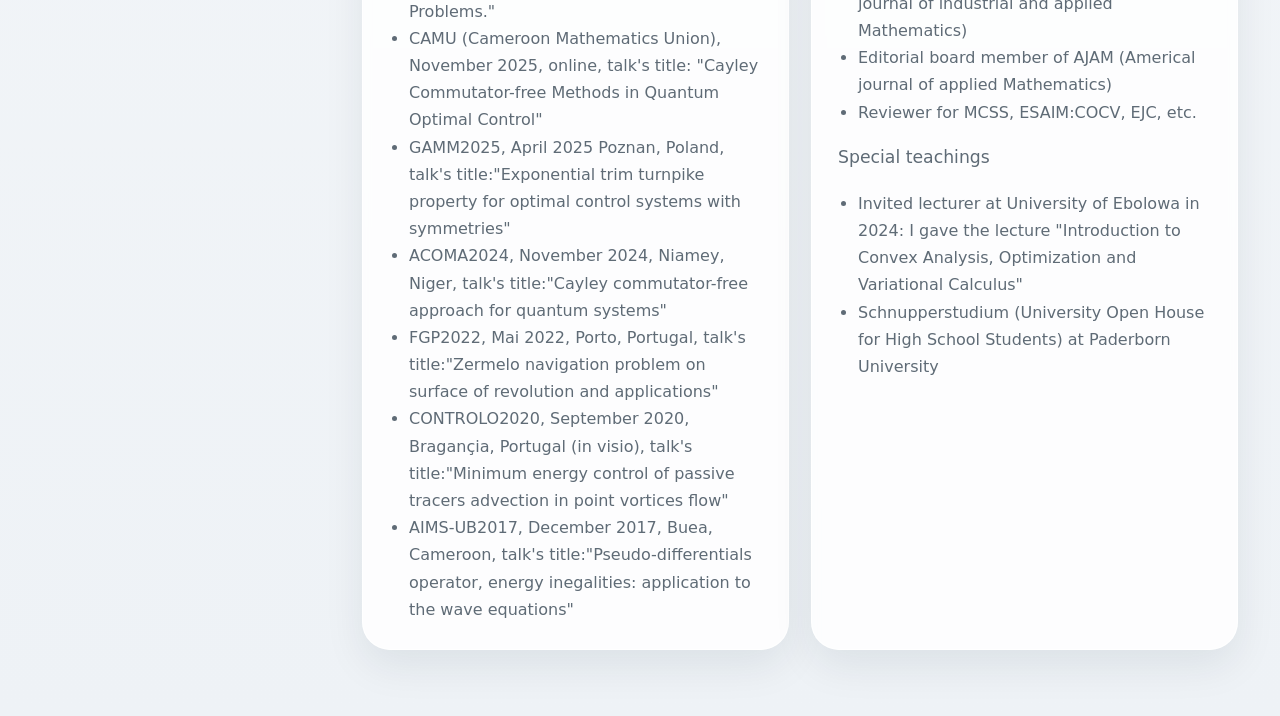
==== commit de736bd7: "Update index.html" ====
--- a/index.html
+++ b/index.html
@@ -53,8 +53,9 @@
     </section>
     <section class="grid two">
       <article class="card"><h2>News</h2><ul class="clean-list">
-         <li>April 2026: Our next paper on "Exponential trim turnpike property for optimal control problems with symmetries 
-          and boundary conditions" will appear soon</li>
+        <li>Mai 2026: Our new paper on "Non Static Exponential Turnpike Property for Optimal Control Problems with Symmetries and Boundary Conditions" 
+        is now available on Arxiv</li>
+         <li>Mai 2026: Our next paper on "Regularity of the value function and cut locus for Zermelo navigation problems" will appear soon</li>
         <li>March 2026: Co-chair of one of the session "Dynamics and control" at GAMM2026, Stuttgart, Germany. 
         Talk about "Cayley Commutator-free Methods for Quantum Optimal Control Problems."</li>
         <li>March 2026: Our paper on "Numerical approaches to entangling dynamics from variational principles"
